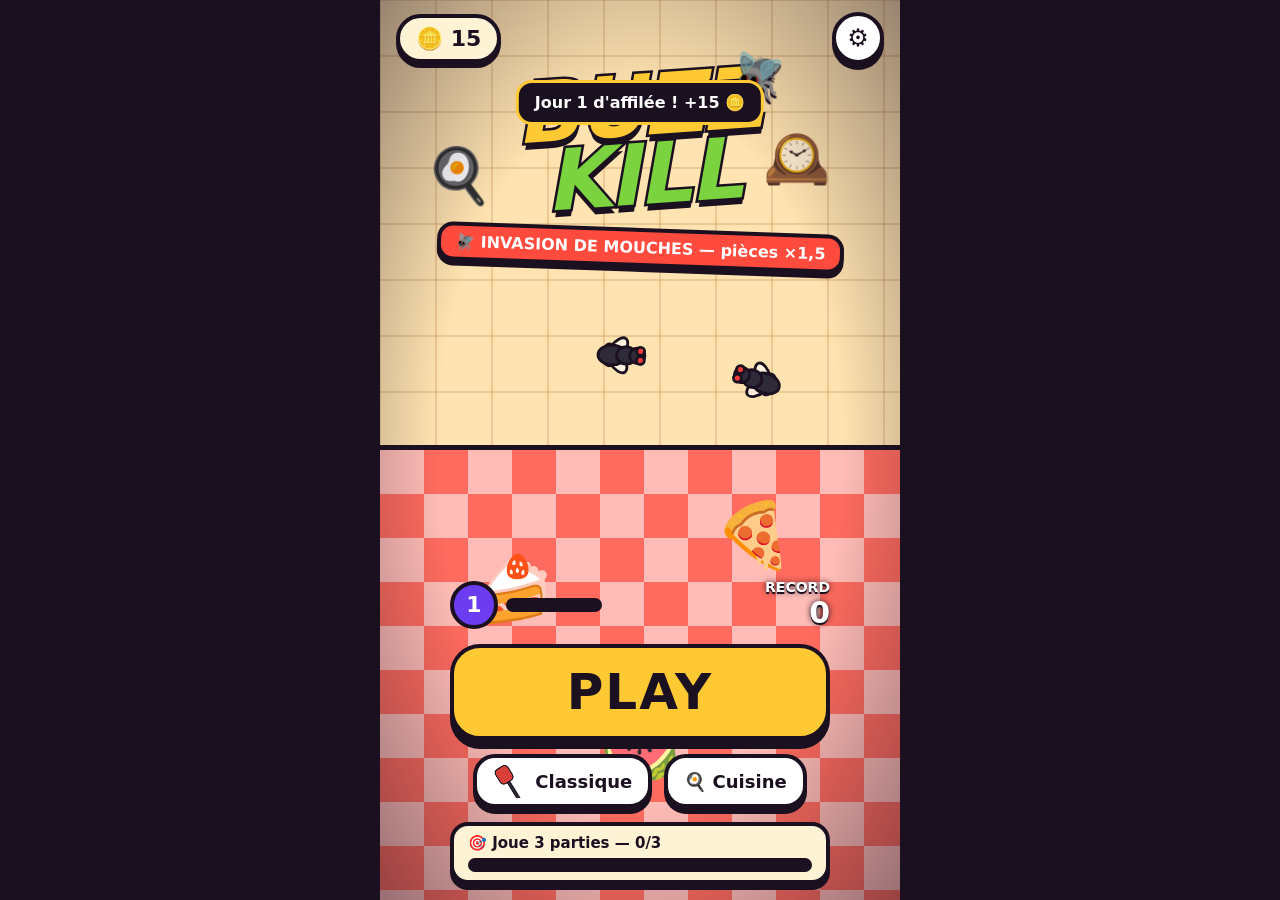
==== index.html @ a6729488 "BUZZ KILL: jeu d'arcade mobile (HTML5 canvas, PWA) Co-Authored-By: Claude Sonnet 5.5 <noreply@anthro" ====
<!doctype html>
<html lang="fr">
<head>
<meta charset="utf-8">
<meta name="viewport" content="width=device-width,initial-scale=1,maximum-scale=1,user-scalable=no,viewport-fit=cover">
<meta name="theme-color" content="#1b1020">
<meta name="apple-mobile-web-app-capable" content="yes">
<meta name="mobile-web-app-capable" content="yes">
<title>BUZZ KILL</title>
<link rel="manifest" href="manifest.json">
<link rel="icon" href="icon.svg">
<link rel="stylesheet" href="style.css">
</head>
<body>
<div id="app">
  <canvas id="c"></canvas>
  <div id="vignette"></div>

  <!-- HUD (en partie) -->
  <div id="hud" class="hidden">
    <div id="hScore">0</div>
    <div id="hBar"><i id="hFill"></i><b id="hTime">30</b></div>
    <div id="hCombo" class="hidden"><b id="hMult">x1</b><span id="hComboN">0</span></div>
  </div>

  <!-- ACCUEIL -->
  <section id="home" class="screen">
    <div class="topbar">
      <div class="pill" id="coinPill">🪙 <b id="coins">0</b></div>
      <button class="round" id="btnSettings" aria-label="Réglages">⚙️</button>
    </div>
    <div class="logo"><span class="l1">BUZZ</span><span class="l2">KILL</span><i class="logoFly">🪰</i></div>
    <div id="eventBanner" class="banner hidden"></div>
    <div class="spacer"></div>
    <div class="stats">
      <div class="lvl"><b id="lvlN">1</b><div class="xp"><i id="xpFill"></i></div></div>
      <div class="best">RECORD <b id="bestScore">0</b></div>
    </div>
    <button id="btnPlay" class="play">PLAY</button>
    <div class="chips">
      <button class="chip" id="btnSwatter"><canvas id="swPrev" width="64" height="64"></canvas><span id="swName">Classique</span></button>
      <button class="chip" id="btnEnv"><span id="envName">🍳 Cuisine</span></button>
    </div>
    <button id="btnDaily" class="daily"><span id="dailyTxt"></span><div class="xp"><i id="dailyFill"></i></div></button>
  </section>

  <!-- FIN DE PARTIE -->
  <section id="over" class="screen hidden">
    <div class="overCard">
      <div id="ovRecord" class="record hidden">NOUVEAU RECORD !</div>
      <div class="big"><b id="ovKills">0</b><span>MOUCHES</span></div>
      <div class="grid3">
        <div><b id="ovScore">0</b><span>score</span></div>
        <div><b id="ovCombo">0</b><span>combo max</span></div>
        <div><b id="ovAcc">0%</b><span>précision</span></div>
      </div>
      <div class="reward"><span>+<b id="ovCoins">0</b> 🪙</span><span id="ovLvl" class="hidden"></span></div>
      <div id="ovMis"></div>
    </div>
    <div class="spacer"></div>
    <button id="btnAgain" class="play">REJOUER</button>
    <button id="btnDouble" class="ad">▶ DOUBLER 🪙 <small>(pub)</small></button>
    <div class="row2">
      <button class="chip small" id="btnShare">📤 Partager</button>
      <button class="chip small" id="btnHome">🏠 Accueil</button>
    </div>
  </section>

  <!-- MODALES -->
  <section id="shop" class="screen modal hidden">
    <div class="sheet"><h2>TAPETTES</h2><p class="sub">Cosmétique uniquement : aucune n'est plus forte.</p>
      <div id="shopGrid" class="shopGrid"></div>
      <button class="chip" data-close>Fermer</button></div>
  </section>
  <section id="missions" class="screen modal hidden">
    <div class="sheet"><h2>DÉFIS DU JOUR</h2><div id="misList"></div><p class="sub" id="streakTxt"></p>
      <button class="chip" data-close>Fermer</button></div>
  </section>
  <section id="settings" class="screen modal hidden">
    <div class="sheet"><h2>RÉGLAGES</h2>
      <button class="chip wide" id="tgSound"></button>
      <button class="chip wide" id="tgHaptics"></button>
      <button class="chip wide" id="btnConsent">🔒 Confidentialité & pubs</button>
      <button class="chip wide" id="btnNoAds">🚫 Retirer les pubs — <span id="noAdsPrice"></span></button>
      <p class="sub">Aucune donnée personnelle collectée. Pas de compte. Sauvegarde locale uniquement.</p>
      <button class="chip" data-close>Fermer</button></div>
  </section>
  <section id="consent" class="screen modal hidden">
    <div class="sheet"><h2>TES DONNÉES</h2>
      <p>Les pubs financent le jeu. Tu choisis : pubs adaptées à tes centres d'intérêt (identifiant publicitaire), ou pubs génériques sans suivi. Le jeu fonctionne pareil dans les deux cas. Modifiable à tout moment dans les réglages.</p>
      <button class="play small" id="cAccept">ACCEPTER</button>
      <button class="chip wide" id="cRefuse">Pubs non personnalisées</button>
      <p class="sub">Jeu tout public : aucune pub personnalisée n'est affichée aux moins de 16 ans. <a href="privacy.html" target="_blank">Politique de confidentialité</a></p></div>
  </section>
  <section id="cont" class="screen modal hidden">
    <div class="sheet"><h2>ENCORE 10 SECONDES ?</h2>
      <p>Ton combo est en feu. Continue ta partie.</p>
      <button class="play small" id="cYes">▶ +10 s <small>(pub)</small></button>
      <button class="chip wide" id="cNo">Non merci</button></div>
  </section>

  <div id="tuto" class="hidden"><div id="tutoTxt">Écrase-la.</div></div>
  <div id="adov" class="hidden"><div class="adbox"><b>PUBLICITÉ (simulée)</b><p>Emplacement du SDK publicitaire.</p><div id="adCount">3</div><button class="chip" id="adClose" disabled>Fermer</button></div></div>
  <div id="toast" class="hidden"></div>
</div>
<script src="js/config.js"></script>
<script src="js/save.js"></script>
<script src="js/audio.js"></script>
<script src="js/services.js"></script>
<script src="js/game.js"></script>
<script src="js/ui.js"></script>
</body>
</html>
---- style.css ----
:root{
  --ink:#1b1020; --cream:#fff3d6; --yellow:#ffc933; --tomato:#ff4b3e; --splat:#7bd33f; --violet:#6c3cf0; --white:#fff;
  --font:"Avenir Next Rounded","Arial Rounded MT Bold",ui-rounded,"Segoe UI",system-ui,sans-serif;
  --st:env(safe-area-inset-top,0px); --sb:env(safe-area-inset-bottom,0px);
}
*{box-sizing:border-box;-webkit-tap-highlight-color:transparent;user-select:none;-webkit-user-select:none;touch-action:manipulation}
html,body{margin:0;height:100%;background:var(--ink);overflow:hidden;font-family:var(--font);font-weight:900;color:var(--ink)}
#app{position:fixed;inset:0;max-width:520px;margin:0 auto;overflow:hidden;background:#000}
canvas#c{position:absolute;inset:0;width:100%;height:100%;touch-action:none;display:block}
#vignette{position:absolute;inset:0;pointer-events:none;background:radial-gradient(ellipse at center,transparent 55%,rgba(27,16,32,.45) 100%)}
.hidden{display:none!important}
.spacer{flex:1}

.screen{position:absolute;inset:0;display:flex;flex-direction:column;align-items:center;padding:calc(var(--st) + 12px) 16px calc(var(--sb) + 16px);pointer-events:none}
.screen>*{pointer-events:auto}
.modal{background:rgba(27,16,32,.82);justify-content:center;pointer-events:auto;z-index:20}

/* Boutons « sticker » */
button{font:inherit;color:var(--ink);cursor:pointer;border:4px solid var(--ink);background:var(--white);border-radius:22px;box-shadow:0 6px 0 var(--ink);transition:transform .06s,box-shadow .06s}
button:active{transform:translateY(5px);box-shadow:0 1px 0 var(--ink)}
button:disabled{opacity:.5}
.play{width:min(82%,380px);height:96px;font-size:50px;letter-spacing:2px;background:var(--yellow);border-radius:30px;box-shadow:0 9px 0 var(--ink);animation:pulse 1.1s ease-in-out infinite;margin-bottom:14px}
.play:active{transform:translateY(8px);box-shadow:0 1px 0 var(--ink)}
.play.small{height:72px;font-size:30px;width:100%;animation:none;margin:10px 0}
.play small,.ad small{font-size:.5em;opacity:.7}
@keyframes pulse{50%{transform:scale(1.045)}}
.ad{width:min(82%,380px);height:56px;font-size:20px;background:var(--splat);margin-bottom:12px}
.chip{min-height:52px;padding:6px 16px;font-size:18px;display:flex;align-items:center;gap:8px;justify-content:center}
.chip.small{min-height:48px;font-size:16px}
.chip.wide{width:100%;margin:6px 0}
.round{width:52px;height:52px;font-size:24px;border-radius:50%}
.pill{background:var(--cream);border:4px solid var(--ink);border-radius:26px;box-shadow:0 5px 0 var(--ink);padding:8px 16px;font-size:22px;pointer-events:none}
.topbar{display:flex;justify-content:space-between;align-items:center;width:100%}

/* Logo */
.logo{position:relative;margin-top:8px;text-align:center;line-height:.82;transform:rotate(-4deg)}
.logo span{display:block;font-size:84px;font-style:italic;letter-spacing:-2px;-webkit-text-stroke:5px var(--ink);paint-order:stroke fill;text-shadow:0 7px 0 var(--ink)}
.l1{color:var(--yellow)} .l2{color:var(--splat)}
.logoFly{position:absolute;right:-28px;top:-6px;font-size:46px;font-style:normal;animation:bz .35s linear infinite;filter:drop-shadow(0 4px 0 var(--ink))}
@keyframes bz{25%{transform:translate(3px,-2px) rotate(8deg)}75%{transform:translate(-3px,2px) rotate(-8deg)}}
.banner{margin-top:18px;background:var(--tomato);color:#fff;border:4px solid var(--ink);border-radius:16px;padding:6px 14px;font-size:16px;box-shadow:0 5px 0 var(--ink);transform:rotate(2deg)}

/* Accueil bas */
.stats{display:flex;align-items:center;justify-content:space-between;width:min(82%,380px);margin-bottom:14px;color:#fff;text-shadow:0 2px 0 var(--ink),0 0 6px var(--ink)}
.lvl{display:flex;align-items:center;gap:8px}
.lvl b{background:var(--violet);color:#fff;border:4px solid var(--ink);border-radius:50%;width:48px;height:48px;display:grid;place-items:center;font-size:22px;text-shadow:none}
.xp{width:96px;height:14px;background:var(--ink);border-radius:8px;overflow:hidden;border:2px solid var(--ink)}
.xp i{display:block;height:100%;width:0;background:var(--splat);transition:width .5s}
.best{font-size:14px;text-align:right}.best b{display:block;font-size:30px}
.chips{display:flex;gap:12px;margin-bottom:14px}
.chip canvas{width:34px;height:34px}
.daily{width:min(82%,380px);background:var(--cream);padding:8px 14px;font-size:15px;text-align:left;border-radius:18px}
.daily .xp{width:100%;margin-top:6px}
.daily.done{background:var(--splat)}

/* HUD */
#hud{position:absolute;left:0;right:0;top:0;padding:calc(var(--st) + 10px) 14px 0;pointer-events:none;z-index:5}
#hScore{font-size:54px;line-height:1;text-align:center;color:#fff;-webkit-text-stroke:4px var(--ink);paint-order:stroke fill;text-shadow:0 5px 0 var(--ink);transition:transform .08s}
#hScore.pop{transform:scale(1.18)}
#hBar{position:relative;height:26px;margin-top:10px;background:var(--ink);border:4px solid var(--ink);border-radius:16px;overflow:hidden}
#hFill{display:block;height:100%;width:100%;background:var(--splat);border-radius:10px;transition:background .3s}
#hFill.warn{background:var(--yellow)} #hFill.crit{background:var(--tomato);animation:blink .4s infinite}
@keyframes blink{50%{opacity:.55}}
#hTime{position:absolute;inset:0;display:grid;place-items:center;color:#fff;font-size:16px;text-shadow:0 1px 0 var(--ink)}
#hCombo{position:absolute;left:14px;top:calc(var(--st) + 112px);display:flex;align-items:center;gap:8px}
#hMult{background:var(--yellow);border:4px solid var(--ink);border-radius:14px;padding:2px 10px;font-size:30px;box-shadow:0 4px 0 var(--ink);transform:rotate(-5deg)}
#hComboN{font-size:26px;color:#fff;-webkit-text-stroke:3px var(--ink);paint-order:stroke fill}
#hCombo.pop #hMult{animation:popm .18s}
@keyframes popm{50%{transform:rotate(-5deg) scale(1.35)}}

/* Fin de partie */
.overCard{margin-top:20px;width:100%;background:var(--cream);border:5px solid var(--ink);border-radius:30px;box-shadow:0 9px 0 var(--ink);padding:18px 16px;text-align:center;animation:drop .35s cubic-bezier(.2,1.5,.4,1)}
@keyframes drop{from{transform:translateY(-40px) scale(.9);opacity:0}}
.record{background:var(--tomato);color:#fff;display:inline-block;padding:4px 14px;border-radius:12px;border:3px solid var(--ink);font-size:18px;transform:rotate(-3deg);animation:pulse .7s infinite;margin-bottom:6px}
.big b{font-size:96px;line-height:1;display:block;color:var(--violet);-webkit-text-stroke:5px var(--ink);paint-order:stroke fill;text-shadow:0 6px 0 var(--ink)}
.big span{font-size:24px;letter-spacing:4px}
.grid3{display:flex;justify-content:space-around;margin:14px 0 8px}
.grid3 b{display:block;font-size:30px}.grid3 span{font-size:12px;opacity:.6;text-transform:uppercase}
.reward{display:flex;justify-content:center;gap:14px;align-items:center;font-size:30px;margin:8px 0}
#ovLvl{background:var(--violet);color:#fff;border:3px solid var(--ink);border-radius:12px;padding:2px 10px;font-size:18px}
#ovMis{font-size:15px;color:#1e7a2d}
.row2{display:flex;gap:12px;margin-bottom:6px}

/* Modales */
.sheet{background:var(--cream);border:5px solid var(--ink);border-radius:28px;box-shadow:0 8px 0 var(--ink);padding:18px;width:100%;max-height:88%;overflow:auto;text-align:center;display:flex;flex-direction:column;align-items:center}
.sheet h2{margin:0 0 4px;font-size:30px}
.sheet p{font-size:15px;line-height:1.35;margin:6px 0}
.sub{opacity:.65;font-size:13px!important}
.sheet a{color:var(--violet)}
.shopGrid{display:grid;grid-template-columns:1fr 1fr;gap:12px;width:100%;margin:10px 0 14px}
.sw{background:#fff;border:4px solid var(--ink);border-radius:20px;padding:8px;font-size:15px;box-shadow:0 5px 0 var(--ink)}
.sw canvas{width:72px;height:72px}
.sw.sel{background:var(--splat)} .sw.lock{opacity:.9}
.mis{width:100%;text-align:left;background:#fff;border:4px solid var(--ink);border-radius:16px;padding:8px 12px;margin:6px 0;font-size:16px}
.mis.done{background:var(--splat)}
.mis .xp{width:100%;margin-top:6px}

#tuto{position:absolute;inset:0;background:transparent;z-index:15;pointer-events:none;display:flex;justify-content:center;padding-top:22%}
#tutoTxt{font-size:46px;color:#fff;animation:pulse 1s infinite;text-shadow:0 4px 0 var(--tomato)}
#adov{position:absolute;inset:0;z-index:50;background:#111;display:grid;place-items:center;color:#fff;text-align:center}
.adbox{display:flex;flex-direction:column;align-items:center;gap:10px}
#adCount{font-size:70px}
#toast{position:absolute;left:50%;top:calc(var(--st) + 80px);transform:translateX(-50%);background:var(--ink);color:#fff;border:3px solid var(--yellow);border-radius:16px;padding:10px 16px;z-index:60;font-size:16px;text-align:center;pointer-events:none;max-width:90%;animation:drop .3s}
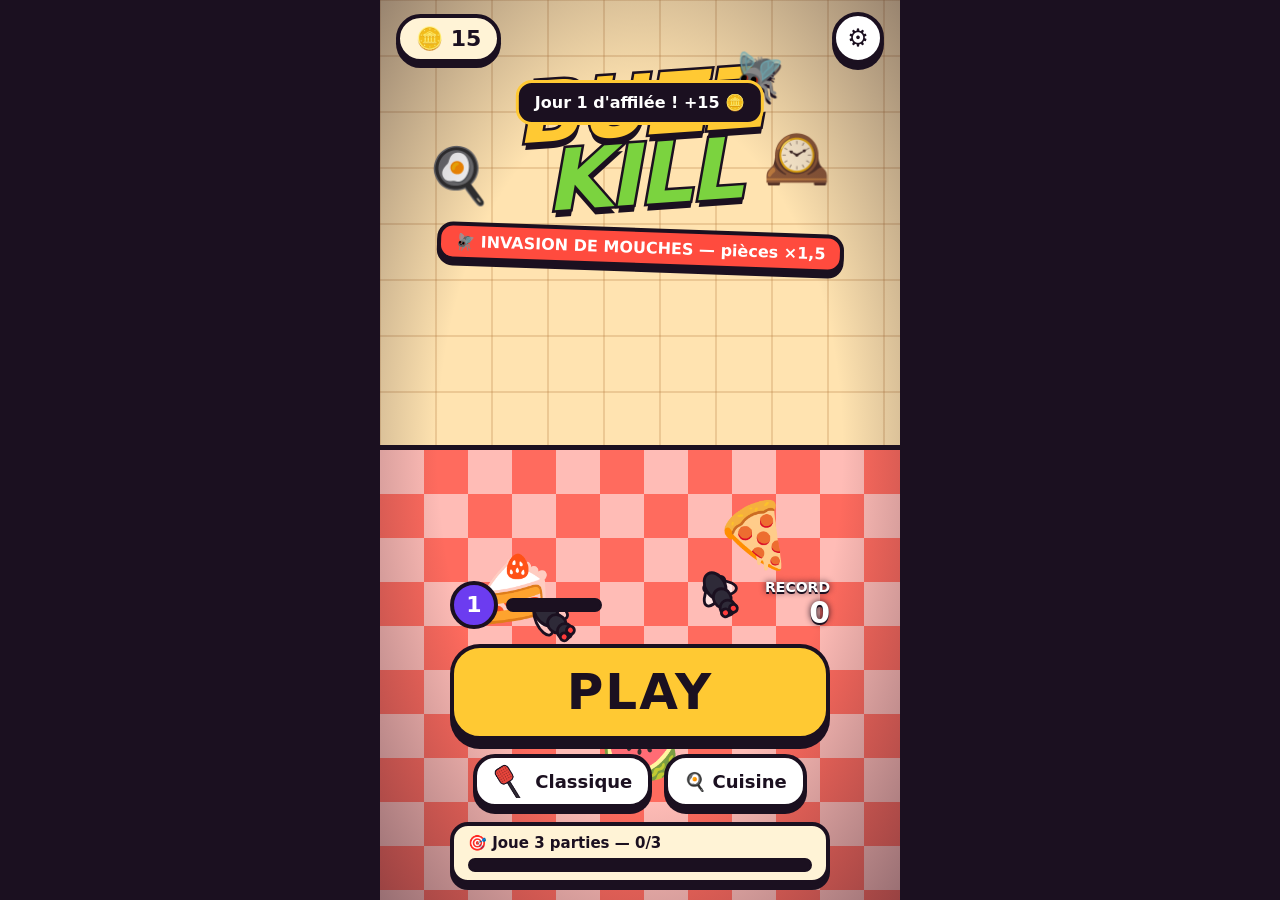
==== commit 8b7cfd8a: "Cache-busting (?v=2) et cache SW v2 pour que les joueurs reçoivent la dernière version Co-Authored-B" ====
--- a/index.html
+++ b/index.html
@@ -9,7 +9,7 @@
 <title>BUZZ KILL</title>
 <link rel="manifest" href="manifest.json">
 <link rel="icon" href="icon.svg">
-<link rel="stylesheet" href="style.css">
+<link rel="stylesheet" href="style.css?v=2">
 </head>
 <body>
 <div id="app">
@@ -103,11 +103,11 @@
   <div id="adov" class="hidden"><div class="adbox"><b>PUBLICITÉ (simulée)</b><p>Emplacement du SDK publicitaire.</p><div id="adCount">3</div><button class="chip" id="adClose" disabled>Fermer</button></div></div>
   <div id="toast" class="hidden"></div>
 </div>
-<script src="js/config.js"></script>
-<script src="js/save.js"></script>
-<script src="js/audio.js"></script>
-<script src="js/services.js"></script>
-<script src="js/game.js"></script>
-<script src="js/ui.js"></script>
+<script src="js/config.js?v=2"></script>
+<script src="js/save.js?v=2"></script>
+<script src="js/audio.js?v=2"></script>
+<script src="js/services.js?v=2"></script>
+<script src="js/game.js?v=2"></script>
+<script src="js/ui.js?v=2"></script>
 </body>
 </html>
--- a/style.css
+++ b/style.css
@@ -7,7 +7,7 @@
 html,body{margin:0;height:100%;background:var(--ink);overflow:hidden;font-family:var(--font);font-weight:900;color:var(--ink)}
 #app{position:fixed;inset:0;max-width:520px;margin:0 auto;overflow:hidden;background:#000}
 canvas#c{position:absolute;inset:0;width:100%;height:100%;touch-action:none;display:block}
-#vignette{position:absolute;inset:0;pointer-events:none;background:radial-gradient(ellipse at center,transparent 55%,rgba(27,16,32,.45) 100%)}
+#vignette{position:absolute;inset:0;pointer-events:none;transition:box-shadow .35s;background:radial-gradient(ellipse at center,transparent 55%,rgba(27,16,32,.45) 100%)}
 .hidden{display:none!important}
 .spacer{flex:1}
 
